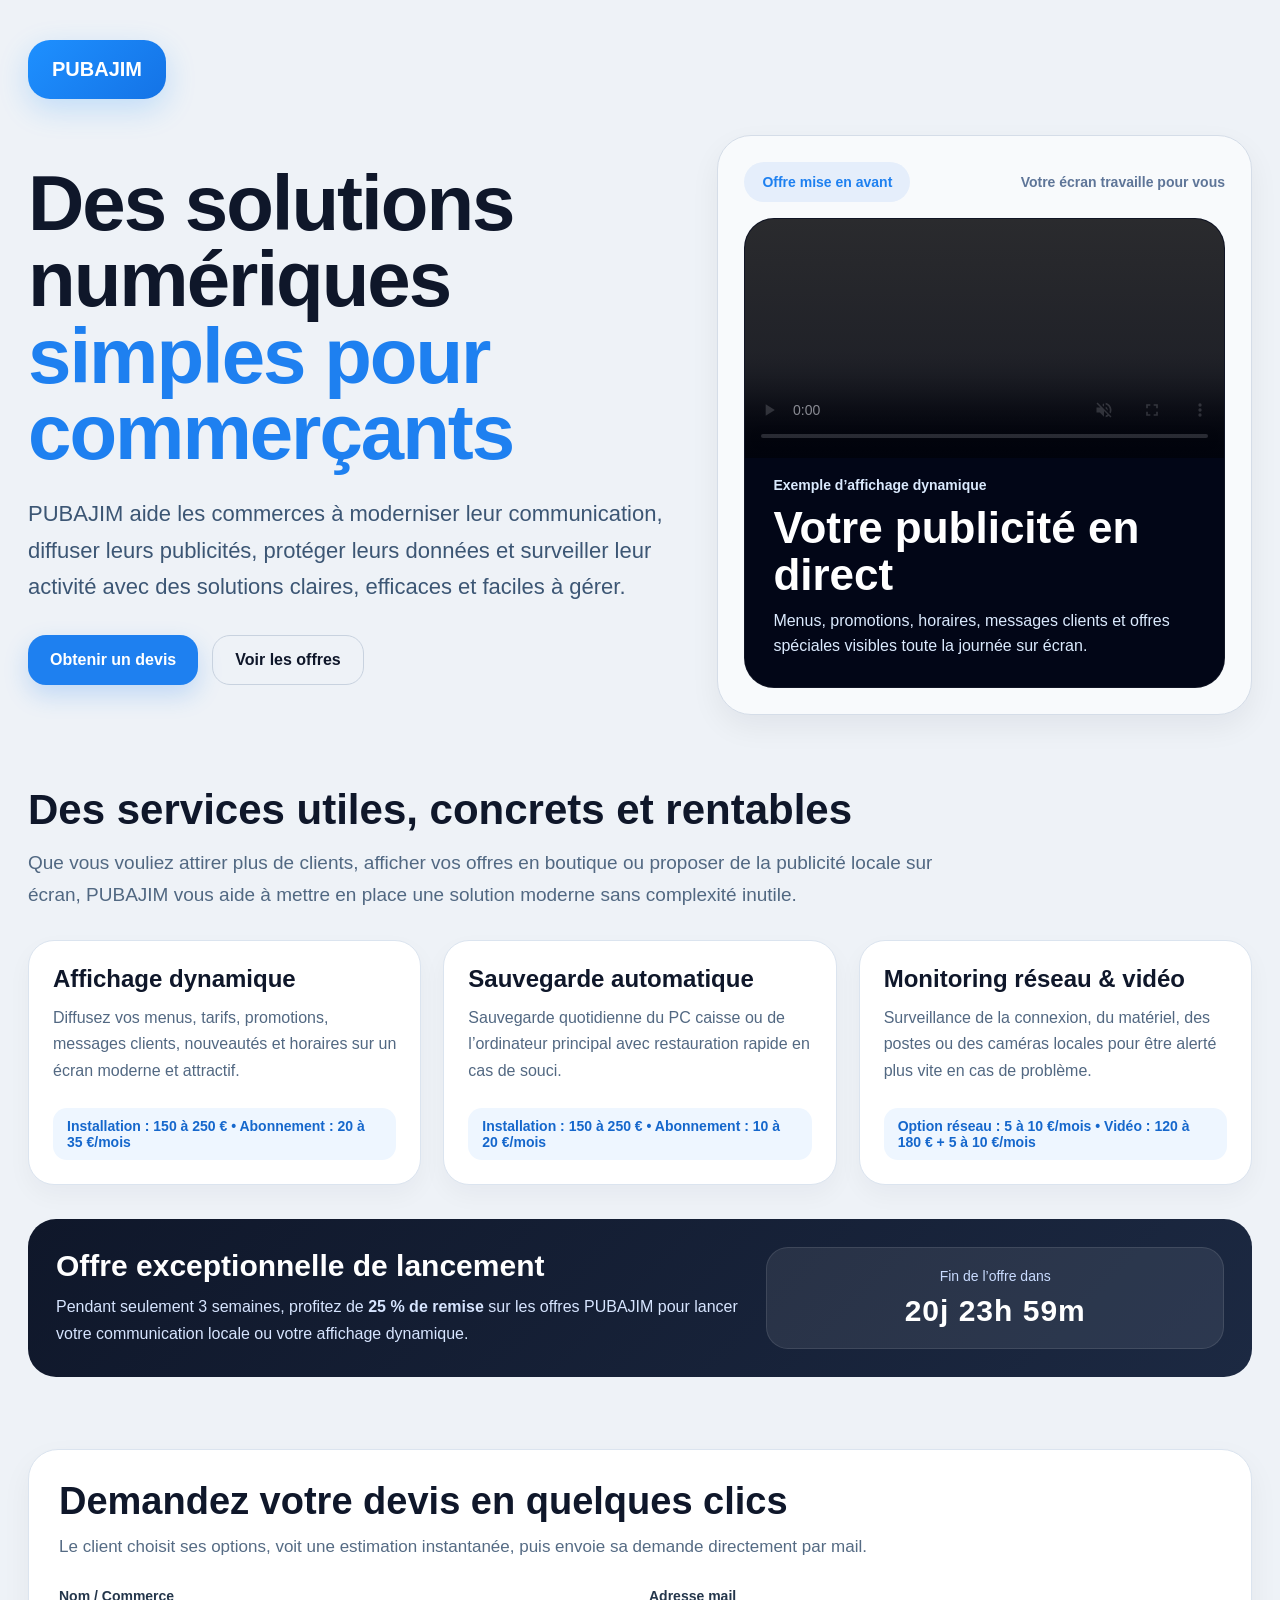
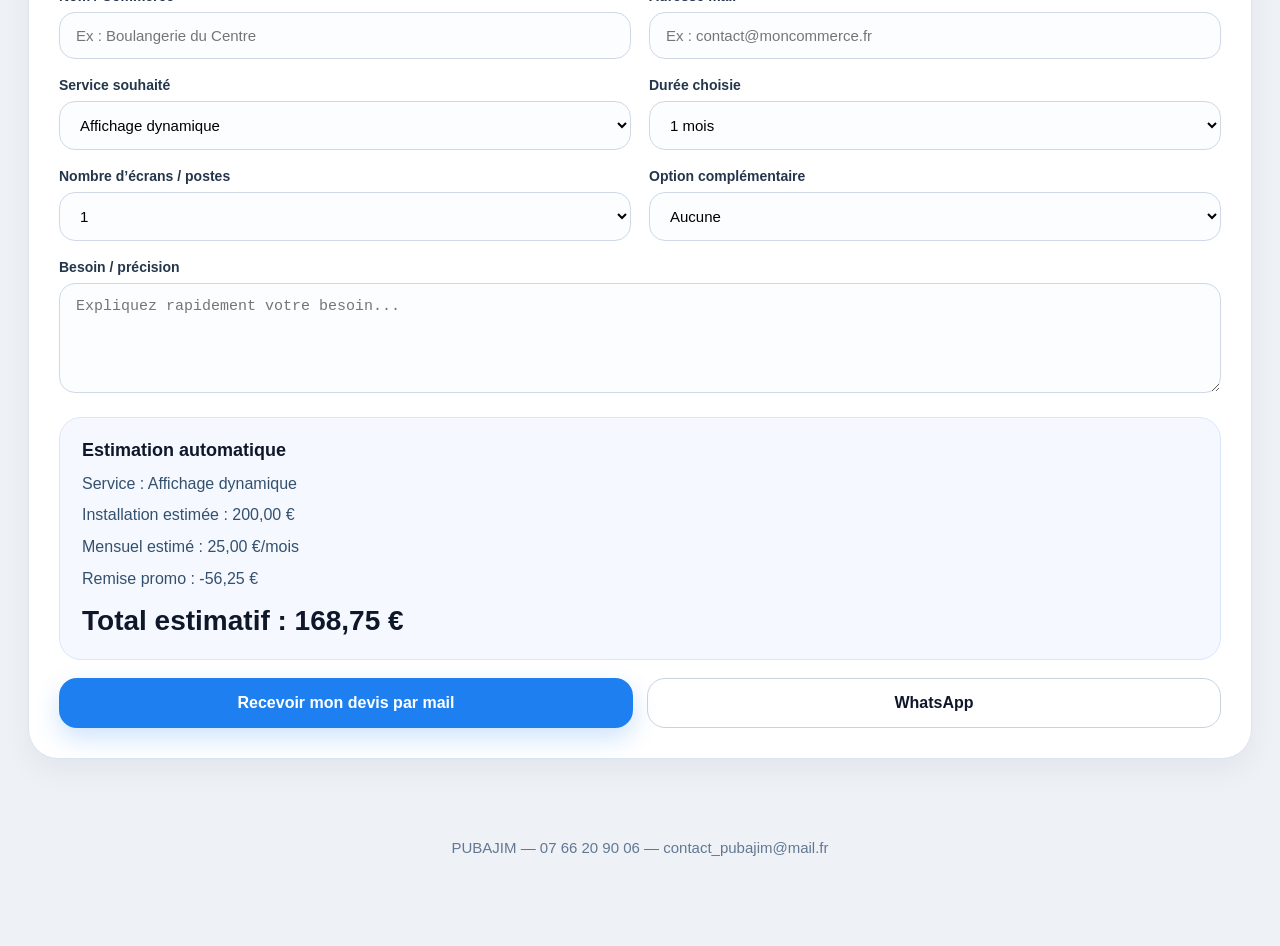
==== index.html @ d14f95b7 "Add files via upload" ====
﻿<!DOCTYPE html>
<html lang="fr">
<head>
  <meta charset="UTF-8" />
  <meta name="viewport" content="width=device-width, initial-scale=1.0" />
  <title>PUBAJIM - Solutions numériques pour commerçants</title>
  <style>
    * { box-sizing: border-box; }
    body {
      margin: 0;
      font-family: Arial, Helvetica, sans-serif;
      background: #eef2f7;
      color: #0f172a;
    }
    .container {
      max-width: 1280px;
      margin: 0 auto;
      padding: 40px 28px 70px;
    }
    .logo {
      display: inline-flex;
      align-items: center;
      justify-content: center;
      background: linear-gradient(135deg, #1e90ff, #1473e6);
      color: white;
      font-weight: 900;
      font-size: 20px;
      padding: 18px 24px;
      border-radius: 22px;
      margin-bottom: 36px;
      box-shadow: 0 10px 30px rgba(30, 144, 255, 0.22);
    }
    .hero {
      display: grid;
      grid-template-columns: 1.1fr 0.9fr;
      gap: 36px;
      align-items: center;
    }
    .hero h1 {
      font-size: 78px;
      line-height: 0.98;
      margin: 0 0 26px;
      font-weight: 900;
      letter-spacing: -2px;
    }
    .hero h1 .accent {
      color: #1e80f0;
    }
    .hero p {
      font-size: 22px;
      line-height: 1.65;
      color: #3c5674;
      max-width: 780px;
      margin: 0 0 30px;
    }
    .cta-row {
      display: flex;
      gap: 14px;
      flex-wrap: wrap;
      margin-top: 16px;
    }
    .btn {
      display: inline-flex;
      align-items: center;
      justify-content: center;
      text-decoration: none;
      border-radius: 18px;
      padding: 15px 22px;
      font-size: 16px;
      font-weight: 700;
      transition: 0.2s ease;
      cursor: pointer;
    }
    .btn-primary {
      background: #1e80f0;
      color: white;
      border: none;
      box-shadow: 0 10px 25px rgba(30, 128, 240, 0.22);
    }
    .btn-primary:hover {
      transform: translateY(-1px);
      background: #166fd6;
    }
    .btn-secondary {
      background: transparent;
      color: #0f172a;
      border: 1px solid #c8d2df;
    }
    .btn-secondary:hover {
      background: white;
    }
    .hero-card {
      background: #f8fafc;
      border: 1px solid #d5dde8;
      border-radius: 34px;
      padding: 26px;
      box-shadow: 0 12px 30px rgba(15, 23, 42, 0.06);
    }
    .hero-tabs {
      display: flex;
      justify-content: space-between;
      align-items: center;
      gap: 14px;
      margin-bottom: 16px;
      flex-wrap: wrap;
    }
    .pill {
      display: inline-block;
      padding: 12px 18px;
      border-radius: 999px;
      font-size: 14px;
      font-weight: 800;
      white-space: nowrap;
    }
    .pill.active {
      background: #e5eefb;
      color: #1e80f0;
    }
    .pill.soft {
      color: #5e7598;
      background: transparent;
      padding-right: 0;
    }
    .video-demo {
      position: relative;
      overflow: hidden;
      border-radius: 30px;
      min-height: 470px;
      background: #020617;
      border: 1px solid rgba(255,255,255,0.06);
    }
    .video-demo video {
      width: 100%;
      height: 100%;
      object-fit: cover;
      display: block;
    }
    .video-overlay {
      position: absolute;
      inset: 0;
      display: flex;
      flex-direction: column;
      justify-content: flex-end;
      padding: 28px;
      background: linear-gradient(to top, rgba(2,6,23,.88), rgba(2,6,23,.18));
      color: white;
      pointer-events: none;
    }
    .video-label {
      font-size: 14px;
      color: #dbeafe;
      margin-bottom: 12px;
      font-weight: 700;
    }
    .video-overlay h3 {
      margin: 0 0 10px 0;
      font-size: 44px;
      line-height: 1.05;
      font-weight: 900;
      max-width: 520px;
    }
    .video-overlay p {
      margin: 0;
      font-size: 16px;
      line-height: 1.6;
      color: #dbeafe;
      max-width: 520px;
    }
    .section {
      margin-top: 72px;
    }
    .section h2 {
      font-size: 42px;
      margin: 0 0 14px;
      line-height: 1.1;
    }
    .section p.lead {
      margin: 0 0 28px;
      color: #516882;
      font-size: 19px;
      line-height: 1.7;
      max-width: 920px;
    }
    .services {
      display: grid;
      grid-template-columns: repeat(3, 1fr);
      gap: 22px;
    }
    .service-card {
      background: white;
      border: 1px solid #dbe4ef;
      border-radius: 26px;
      padding: 24px;
      box-shadow: 0 10px 24px rgba(15, 23, 42, 0.04);
    }
    .service-card h3 {
      margin: 0 0 12px;
      font-size: 24px;
    }
    .service-card p {
      margin: 0 0 16px;
      color: #526882;
      line-height: 1.65;
      font-size: 16px;
    }
    .price {
      display: inline-block;
      margin-top: 8px;
      background: #eef6ff;
      color: #1567cc;
      padding: 10px 14px;
      border-radius: 14px;
      font-size: 14px;
      font-weight: 800;
    }
    .promo-box {
      margin-top: 34px;
      background: linear-gradient(135deg, #0f172a, #1c2942);
      color: white;
      border-radius: 28px;
      padding: 28px;
      display: grid;
      grid-template-columns: 1.2fr 0.8fr;
      gap: 24px;
      align-items: center;
    }
    .promo-box h3 {
      margin: 0 0 10px;
      font-size: 30px;
    }
    .promo-box p {
      margin: 0;
      color: #d7e5ff;
      line-height: 1.7;
      font-size: 16px;
    }
    .countdown {
      background: rgba(255,255,255,0.08);
      border: 1px solid rgba(255,255,255,0.1);
      border-radius: 22px;
      padding: 20px;
      text-align: center;
    }
    .countdown .small {
      font-size: 14px;
      color: #c9dbff;
      margin-bottom: 10px;
    }
    .countdown .big {
      font-size: 30px;
      font-weight: 900;
      letter-spacing: 1px;
    }
    .devis-box {
      margin-top: 72px;
      background: white;
      border: 1px solid #dbe4ef;
      border-radius: 30px;
      padding: 30px;
      box-shadow: 0 12px 30px rgba(15, 23, 42, 0.05);
    }
    .devis-box h2 {
      margin: 0 0 10px;
      font-size: 38px;
    }
    .devis-box p {
      color: #556b84;
      margin: 0 0 26px;
      font-size: 17px;
      line-height: 1.7;
    }
    .form-grid {
      display: grid;
      grid-template-columns: 1fr 1fr;
      gap: 18px;
    }
    .form-group {
      display: flex;
      flex-direction: column;
      gap: 8px;
    }
    .form-group.full {
      grid-column: 1 / -1;
    }
    label {
      font-weight: 700;
      font-size: 14px;
      color: #24364b;
    }
    input, select, textarea {
      width: 100%;
      border: 1px solid #cfd9e5;
      border-radius: 16px;
      padding: 14px 16px;
      font-size: 15px;
      background: #fbfdff;
      outline: none;
    }
    textarea {
      resize: vertical;
      min-height: 110px;
    }
    .estimate {
      margin-top: 24px;
      background: #f5f9ff;
      border: 1px solid #d8e7fb;
      border-radius: 22px;
      padding: 22px;
    }
    .estimate-title {
      font-size: 18px;
      font-weight: 800;
      margin-bottom: 10px;
    }
    .estimate-line {
      margin: 6px 0;
      color: #35506d;
      line-height: 1.6;
    }
    .estimate-price {
      margin-top: 14px;
      font-size: 28px;
      font-weight: 900;
      color: #0f172a;
    }
    .contact-row {
      display: grid;
      grid-template-columns: 1fr 1fr;
      gap: 14px;
      margin-top: 18px;
    }
    footer {
      margin-top: 80px;
      text-align: center;
      color: #627892;
      font-size: 15px;
      padding-bottom: 20px;
    }
    @media (max-width: 1050px) {
      .hero { grid-template-columns: 1fr; }
      .services { grid-template-columns: 1fr; }
      .promo-box { grid-template-columns: 1fr; }
      .hero h1 { font-size: 56px; }
    }
    @media (max-width: 720px) {
      .container { padding: 24px 16px 50px; }
      .hero h1 { font-size: 44px; letter-spacing: -1px; }
      .hero p { font-size: 18px; }
      .form-grid, .contact-row { grid-template-columns: 1fr; }
      .video-demo { min-height: 360px; }
      .video-overlay h3 { font-size: 34px; }
    }
  </style>
</head>
<body>
  <div class="container">
    <div class="logo">PUBAJIM</div>

    <section class="hero">
      <div>
        <h1>
          Des solutions numériques<br>
          <span class="accent">simples pour</span><br>
          <span class="accent">commerçants</span>
        </h1>

        <p>
          PUBAJIM aide les commerces à moderniser leur communication, diffuser leurs publicités,
          protéger leurs données et surveiller leur activité avec des solutions claires, efficaces
          et faciles à gérer.
        </p>

        <div class="cta-row">
          <a href="#devis" class="btn btn-primary">Obtenir un devis</a>
          <a href="#services" class="btn btn-secondary">Voir les offres</a>
        </div>
      </div>

      <div class="hero-card">
        <div class="hero-tabs">
          <span class="pill active">Offre mise en avant</span>
          <span class="pill soft">Votre écran travaille pour vous</span>
        </div>

        <div class="video-demo">
          <video autoplay muted loop playsinline controls>
            <source src="../demo.mp4" type="video/mp4">
          </video>

          <div class="video-overlay">
            <div class="video-label">Exemple d’affichage dynamique</div>
            <h3>Votre publicité en direct</h3>
            <p>
              Menus, promotions, horaires, messages clients et offres spéciales
              visibles toute la journée sur écran.
            </p>
          </div>
        </div>
      </div>
    </section>

    <section class="section" id="services">
      <h2>Des services utiles, concrets et rentables</h2>
      <p class="lead">
        Que vous vouliez attirer plus de clients, afficher vos offres en boutique ou proposer
        de la publicité locale sur écran, PUBAJIM vous aide à mettre en place une solution
        moderne sans complexité inutile.
      </p>

      <div class="services">
        <div class="service-card">
          <h3>Affichage dynamique</h3>
          <p>Diffusez vos menus, tarifs, promotions, messages clients, nouveautés et horaires sur un écran moderne et attractif.</p>
          <div class="price">Installation : 150 à 250 € • Abonnement : 20 à 35 €/mois</div>
        </div>

        <div class="service-card">
          <h3>Sauvegarde automatique</h3>
          <p>Sauvegarde quotidienne du PC caisse ou de l’ordinateur principal avec restauration rapide en cas de souci.</p>
          <div class="price">Installation : 150 à 250 € • Abonnement : 10 à 20 €/mois</div>
        </div>

        <div class="service-card">
          <h3>Monitoring réseau & vidéo</h3>
          <p>Surveillance de la connexion, du matériel, des postes ou des caméras locales pour être alerté plus vite en cas de problème.</p>
          <div class="price">Option réseau : 5 à 10 €/mois • Vidéo : 120 à 180 € + 5 à 10 €/mois</div>
        </div>
      </div>

      <div class="promo-box">
        <div>
          <h3>Offre exceptionnelle de lancement</h3>
          <p>Pendant seulement 3 semaines, profitez de <strong>25 % de remise</strong> sur les offres PUBAJIM pour lancer votre communication locale ou votre affichage dynamique.</p>
        </div>
        <div class="countdown">
          <div class="small">Fin de l’offre dans</div>
          <div class="big" id="countdown">Chargement...</div>
        </div>
      </div>
    </section>

    <section class="devis-box" id="devis">
      <h2>Demandez votre devis en quelques clics</h2>
      <p>Le client choisit ses options, voit une estimation instantanée, puis envoie sa demande directement par mail.</p>

      <div class="form-grid">
        <div class="form-group">
          <label for="nom">Nom / Commerce</label>
          <input type="text" id="nom" placeholder="Ex : Boulangerie du Centre">
        </div>

        <div class="form-group">
          <label for="email">Adresse mail</label>
          <input type="email" id="email" placeholder="Ex : contact@moncommerce.fr">
        </div>

        <div class="form-group">
          <label for="service">Service souhaité</label>
          <select id="service">
            <option value="affichage">Affichage dynamique</option>
            <option value="sauvegarde">Sauvegarde automatique</option>
            <option value="monitoring">Monitoring réseau & vidéo</option>
            <option value="pub">Publicité locale sur écran</option>
          </select>
        </div>

        <div class="form-group">
          <label for="duree">Durée choisie</label>
          <select id="duree">
            <option value="1">1 mois</option>
            <option value="3">3 mois</option>
            <option value="6">6 mois</option>
            <option value="12">12 mois</option>
          </select>
        </div>

        <div class="form-group">
          <label for="ecrans">Nombre d’écrans / postes</label>
          <select id="ecrans">
            <option value="1">1</option>
            <option value="2">2</option>
            <option value="3">3</option>
            <option value="5">5</option>
          </select>
        </div>

        <div class="form-group">
          <label for="option">Option complémentaire</label>
          <select id="option">
            <option value="aucune">Aucune</option>
            <option value="maintenance">Maintenance / suivi</option>
            <option value="creation">Création de contenu</option>
            <option value="urgence">Intervention prioritaire</option>
          </select>
        </div>

        <div class="form-group full">
          <label for="message">Besoin / précision</label>
          <textarea id="message" placeholder="Expliquez rapidement votre besoin..."></textarea>
        </div>
      </div>

      <div class="estimate">
        <div class="estimate-title">Estimation automatique</div>
        <div class="estimate-line" id="detailService">Service : Affichage dynamique</div>
        <div class="estimate-line" id="detailSetup">Installation estimée : 200 €</div>
        <div class="estimate-line" id="detailMensuel">Mensuel estimé : 25 €/mois</div>
        <div class="estimate-line" id="detailRemise">Remise promo : -25 %</div>
        <div class="estimate-price" id="prixTotal">Total estimatif : 168,75 €</div>
      </div>

      <div class="contact-row">
        <a href="#" id="mailBtn" class="btn btn-primary">Recevoir mon devis par mail</a>
        <a href="https://wa.me/33766209006?text=Bonjour%2C%20je%20souhaite%20obtenir%20un%20devis%20PUBAJIM." class="btn btn-secondary" style="text-align:center;">WhatsApp</a>
      </div>
    </section>

    <footer>
      PUBAJIM — 07 66 20 90 06 — contact_pubajim@mail.fr
    </footer>
  </div>

  <script>
    const promoEndDate = new Date();
    promoEndDate.setDate(promoEndDate.getDate() + 21);

    function updateCountdown() {
      const now = new Date().getTime();
      const distance = promoEndDate.getTime() - now;
      if (distance <= 0) {
        document.getElementById("countdown").textContent = "Offre terminée";
        return;
      }
      const days = Math.floor(distance / (1000 * 60 * 60 * 24));
      const hours = Math.floor((distance / (1000 * 60 * 60)) % 24);
      const minutes = Math.floor((distance / (1000 * 60)) % 60);
      document.getElementById("countdown").textContent = days + "j " + hours + "h " + minutes + "m";
    }

    function getPricing(service) {
      if (service === "affichage") return { name: "Affichage dynamique", setup: 200, monthly: 25 };
      if (service === "sauvegarde") return { name: "Sauvegarde automatique", setup: 180, monthly: 15 };
      if (service === "monitoring") return { name: "Monitoring réseau & vidéo", setup: 150, monthly: 10 };
      if (service === "pub") return { name: "Publicité locale sur écran", setup: 90, monthly: 39 };
      return { name: "Affichage dynamique", setup: 200, monthly: 25 };
    }

    function getOptionPrice(option) {
      if (option === "maintenance") return 12;
      if (option === "creation") return 25;
      if (option === "urgence") return 18;
      return 0;
    }

    function updateEstimate() {
      const service = document.getElementById("service").value;
      const duree = parseInt(document.getElementById("duree").value, 10);
      const ecrans = parseInt(document.getElementById("ecrans").value, 10);
      const option = document.getElementById("option").value;

      const pricing = getPricing(service);
      const optionMonthly = getOptionPrice(option);
      const setup = pricing.setup + ((ecrans - 1) * 40);
      const mensuel = (pricing.monthly * ecrans) + optionMonthly;
      const total = setup + (mensuel * duree);
      const promo = total * 0.25;
      const totalPromo = total - promo;

      document.getElementById("detailService").textContent = "Service : " + pricing.name;
      document.getElementById("detailSetup").textContent = "Installation estimée : " + setup.toFixed(2).replace(".", ",") + " €";
      document.getElementById("detailMensuel").textContent = "Mensuel estimé : " + mensuel.toFixed(2).replace(".", ",") + " €/mois";
      document.getElementById("detailRemise").textContent = "Remise promo : -" + promo.toFixed(2).replace(".", ",") + " €";
      document.getElementById("prixTotal").textContent = "Total estimatif : " + totalPromo.toFixed(2).replace(".", ",") + " €";

      const nom = document.getElementById("nom").value || "Non renseigné";
      const email = document.getElementById("email").value || "Non renseigné";
      const message = document.getElementById("message").value || "Aucune précision.";
      const optionLabel = document.getElementById("option").options[document.getElementById("option").selectedIndex].text;
      const dureeLabel = document.getElementById("duree").options[document.getElementById("duree").selectedIndex].text;
      const ecransLabel = document.getElementById("ecrans").options[document.getElementById("ecrans").selectedIndex].text;

      const subject = encodeURIComponent("Demande de devis PUBAJIM - " + nom);
      const body = encodeURIComponent(
        "Bonjour,\n\n" +
        "Je souhaite recevoir un devis PUBAJIM.\n\n" +
        "Nom / Commerce : " + nom + "\n" +
        "Email : " + email + "\n" +
        "Service : " + pricing.name + "\n" +
        "Durée : " + dureeLabel + "\n" +
        "Nombre d'écrans / postes : " + ecransLabel + "\n" +
        "Option : " + optionLabel + "\n" +
        "Installation estimée : " + setup.toFixed(2).replace(".", ",") + " €\n" +
        "Mensuel estimé : " + mensuel.toFixed(2).replace(".", ",") + " €/mois\n" +
        "Remise promo : -" + promo.toFixed(2).replace(".", ",") + " €\n" +
        "Total estimatif : " + totalPromo.toFixed(2).replace(".", ",") + " €\n\n" +
        "Précision : " + message + "\n"
      );

      document.getElementById("mailBtn").href = "mailto:contact_pubajim@mail.fr?subject=" + subject + "&body=" + body;
    }

    document.querySelectorAll("input, select, textarea").forEach(el => {
      el.addEventListener("input", updateEstimate);
      el.addEventListener("change", updateEstimate);
    });

    updateCountdown();
    setInterval(updateCountdown, 60000);
    updateEstimate();
  </script>
</body>
</html>
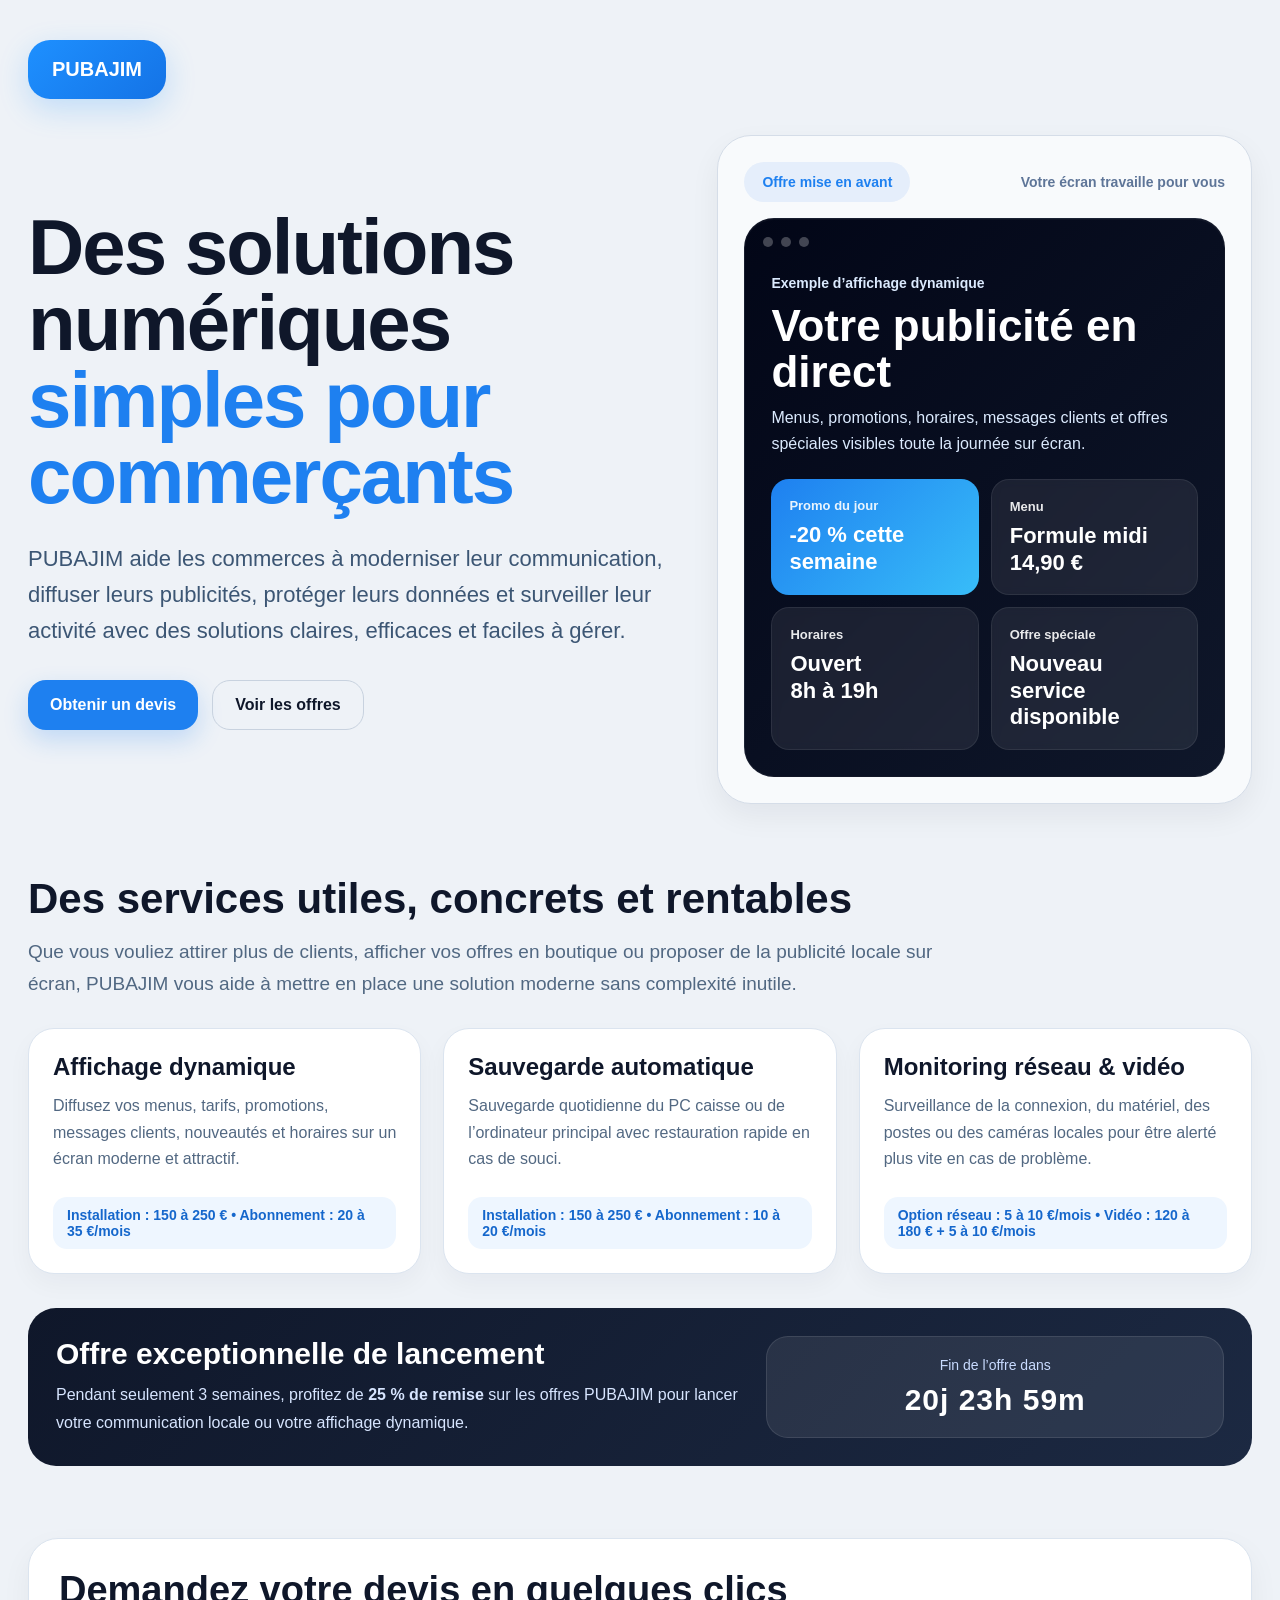
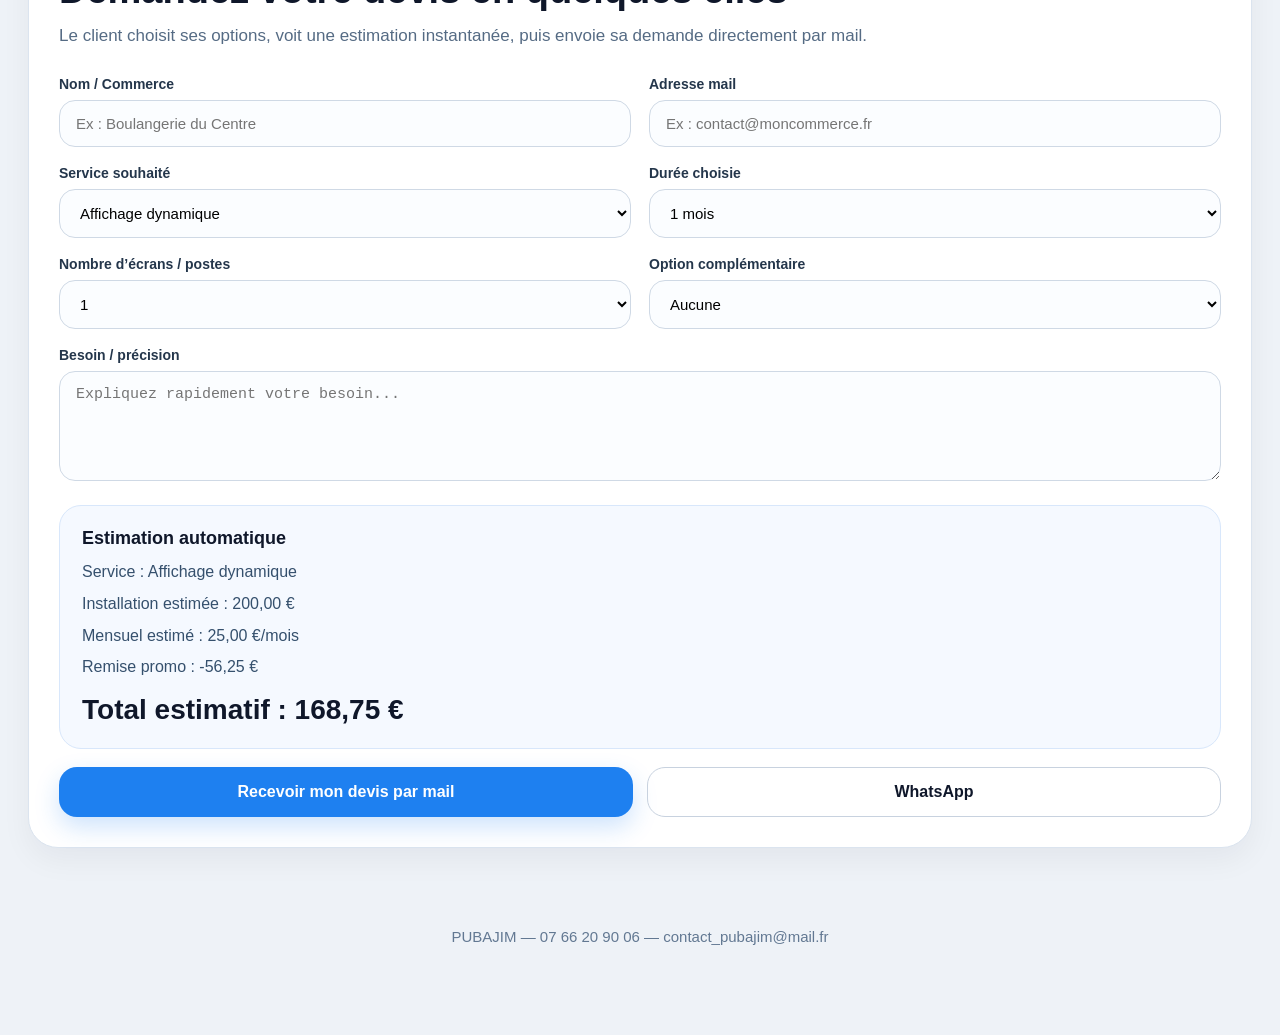
==== commit dbf84a87: "Update index.html" ====
--- a/index.html
+++ b/index.html
@@ -1,612 +1,752 @@
-﻿<!DOCTYPE html>
-<html lang="fr">
-<head>
-  <meta charset="UTF-8" />
-  <meta name="viewport" content="width=device-width, initial-scale=1.0" />
-  <title>PUBAJIM - Solutions numériques pour commerçants</title>
-  <style>
-    * { box-sizing: border-box; }
-    body {
-      margin: 0;
-      font-family: Arial, Helvetica, sans-serif;
-      background: #eef2f7;
-      color: #0f172a;
-    }
-    .container {
-      max-width: 1280px;
-      margin: 0 auto;
-      padding: 40px 28px 70px;
-    }
-    .logo {
-      display: inline-flex;
-      align-items: center;
-      justify-content: center;
-      background: linear-gradient(135deg, #1e90ff, #1473e6);
-      color: white;
-      font-weight: 900;
-      font-size: 20px;
-      padding: 18px 24px;
-      border-radius: 22px;
-      margin-bottom: 36px;
-      box-shadow: 0 10px 30px rgba(30, 144, 255, 0.22);
-    }
-    .hero {
-      display: grid;
-      grid-template-columns: 1.1fr 0.9fr;
-      gap: 36px;
-      align-items: center;
-    }
-    .hero h1 {
-      font-size: 78px;
-      line-height: 0.98;
-      margin: 0 0 26px;
-      font-weight: 900;
-      letter-spacing: -2px;
-    }
-    .hero h1 .accent {
-      color: #1e80f0;
-    }
-    .hero p {
-      font-size: 22px;
-      line-height: 1.65;
-      color: #3c5674;
-      max-width: 780px;
-      margin: 0 0 30px;
-    }
-    .cta-row {
-      display: flex;
-      gap: 14px;
-      flex-wrap: wrap;
-      margin-top: 16px;
-    }
-    .btn {
-      display: inline-flex;
-      align-items: center;
-      justify-content: center;
-      text-decoration: none;
-      border-radius: 18px;
-      padding: 15px 22px;
-      font-size: 16px;
-      font-weight: 700;
-      transition: 0.2s ease;
-      cursor: pointer;
-    }
-    .btn-primary {
-      background: #1e80f0;
-      color: white;
-      border: none;
-      box-shadow: 0 10px 25px rgba(30, 128, 240, 0.22);
-    }
-    .btn-primary:hover {
-      transform: translateY(-1px);
-      background: #166fd6;
-    }
-    .btn-secondary {
-      background: transparent;
-      color: #0f172a;
-      border: 1px solid #c8d2df;
-    }
-    .btn-secondary:hover {
-      background: white;
-    }
-    .hero-card {
-      background: #f8fafc;
-      border: 1px solid #d5dde8;
-      border-radius: 34px;
-      padding: 26px;
-      box-shadow: 0 12px 30px rgba(15, 23, 42, 0.06);
-    }
-    .hero-tabs {
-      display: flex;
-      justify-content: space-between;
-      align-items: center;
-      gap: 14px;
-      margin-bottom: 16px;
-      flex-wrap: wrap;
-    }
-    .pill {
-      display: inline-block;
-      padding: 12px 18px;
-      border-radius: 999px;
-      font-size: 14px;
-      font-weight: 800;
-      white-space: nowrap;
-    }
-    .pill.active {
-      background: #e5eefb;
-      color: #1e80f0;
-    }
-    .pill.soft {
-      color: #5e7598;
-      background: transparent;
-      padding-right: 0;
-    }
-    .video-demo {
-      position: relative;
-      overflow: hidden;
-      border-radius: 30px;
-      min-height: 470px;
-      background: #020617;
-      border: 1px solid rgba(255,255,255,0.06);
-    }
-    .video-demo video {
-      width: 100%;
-      height: 100%;
-      object-fit: cover;
-      display: block;
-    }
-    .video-overlay {
-      position: absolute;
-      inset: 0;
-      display: flex;
-      flex-direction: column;
-      justify-content: flex-end;
-      padding: 28px;
-      background: linear-gradient(to top, rgba(2,6,23,.88), rgba(2,6,23,.18));
-      color: white;
-      pointer-events: none;
-    }
-    .video-label {
-      font-size: 14px;
-      color: #dbeafe;
-      margin-bottom: 12px;
-      font-weight: 700;
-    }
-    .video-overlay h3 {
-      margin: 0 0 10px 0;
-      font-size: 44px;
-      line-height: 1.05;
-      font-weight: 900;
-      max-width: 520px;
-    }
-    .video-overlay p {
-      margin: 0;
-      font-size: 16px;
-      line-height: 1.6;
-      color: #dbeafe;
-      max-width: 520px;
-    }
-    .section {
-      margin-top: 72px;
-    }
-    .section h2 {
-      font-size: 42px;
-      margin: 0 0 14px;
-      line-height: 1.1;
-    }
-    .section p.lead {
-      margin: 0 0 28px;
-      color: #516882;
-      font-size: 19px;
-      line-height: 1.7;
-      max-width: 920px;
-    }
-    .services {
-      display: grid;
-      grid-template-columns: repeat(3, 1fr);
-      gap: 22px;
-    }
-    .service-card {
-      background: white;
-      border: 1px solid #dbe4ef;
-      border-radius: 26px;
-      padding: 24px;
-      box-shadow: 0 10px 24px rgba(15, 23, 42, 0.04);
-    }
-    .service-card h3 {
-      margin: 0 0 12px;
-      font-size: 24px;
-    }
-    .service-card p {
-      margin: 0 0 16px;
-      color: #526882;
-      line-height: 1.65;
-      font-size: 16px;
-    }
-    .price {
-      display: inline-block;
-      margin-top: 8px;
-      background: #eef6ff;
-      color: #1567cc;
-      padding: 10px 14px;
-      border-radius: 14px;
-      font-size: 14px;
-      font-weight: 800;
-    }
-    .promo-box {
-      margin-top: 34px;
-      background: linear-gradient(135deg, #0f172a, #1c2942);
-      color: white;
-      border-radius: 28px;
-      padding: 28px;
-      display: grid;
-      grid-template-columns: 1.2fr 0.8fr;
-      gap: 24px;
-      align-items: center;
-    }
-    .promo-box h3 {
-      margin: 0 0 10px;
-      font-size: 30px;
-    }
-    .promo-box p {
-      margin: 0;
-      color: #d7e5ff;
-      line-height: 1.7;
-      font-size: 16px;
-    }
-    .countdown {
-      background: rgba(255,255,255,0.08);
-      border: 1px solid rgba(255,255,255,0.1);
-      border-radius: 22px;
-      padding: 20px;
-      text-align: center;
-    }
-    .countdown .small {
-      font-size: 14px;
-      color: #c9dbff;
-      margin-bottom: 10px;
-    }
-    .countdown .big {
-      font-size: 30px;
-      font-weight: 900;
-      letter-spacing: 1px;
-    }
-    .devis-box {
-      margin-top: 72px;
-      background: white;
-      border: 1px solid #dbe4ef;
-      border-radius: 30px;
-      padding: 30px;
-      box-shadow: 0 12px 30px rgba(15, 23, 42, 0.05);
-    }
-    .devis-box h2 {
-      margin: 0 0 10px;
-      font-size: 38px;
-    }
-    .devis-box p {
-      color: #556b84;
-      margin: 0 0 26px;
-      font-size: 17px;
-      line-height: 1.7;
-    }
-    .form-grid {
-      display: grid;
-      grid-template-columns: 1fr 1fr;
-      gap: 18px;
-    }
-    .form-group {
-      display: flex;
-      flex-direction: column;
-      gap: 8px;
-    }
-    .form-group.full {
-      grid-column: 1 / -1;
-    }
-    label {
-      font-weight: 700;
-      font-size: 14px;
-      color: #24364b;
-    }
-    input, select, textarea {
-      width: 100%;
-      border: 1px solid #cfd9e5;
-      border-radius: 16px;
-      padding: 14px 16px;
-      font-size: 15px;
-      background: #fbfdff;
-      outline: none;
-    }
-    textarea {
-      resize: vertical;
-      min-height: 110px;
-    }
-    .estimate {
-      margin-top: 24px;
-      background: #f5f9ff;
-      border: 1px solid #d8e7fb;
-      border-radius: 22px;
-      padding: 22px;
-    }
-    .estimate-title {
-      font-size: 18px;
-      font-weight: 800;
-      margin-bottom: 10px;
-    }
-    .estimate-line {
-      margin: 6px 0;
-      color: #35506d;
-      line-height: 1.6;
-    }
-    .estimate-price {
-      margin-top: 14px;
-      font-size: 28px;
-      font-weight: 900;
-      color: #0f172a;
-    }
-    .contact-row {
-      display: grid;
-      grid-template-columns: 1fr 1fr;
-      gap: 14px;
-      margin-top: 18px;
-    }
-    footer {
-      margin-top: 80px;
-      text-align: center;
-      color: #627892;
-      font-size: 15px;
-      padding-bottom: 20px;
-    }
-    @media (max-width: 1050px) {
-      .hero { grid-template-columns: 1fr; }
-      .services { grid-template-columns: 1fr; }
-      .promo-box { grid-template-columns: 1fr; }
-      .hero h1 { font-size: 56px; }
-    }
-    @media (max-width: 720px) {
-      .container { padding: 24px 16px 50px; }
-      .hero h1 { font-size: 44px; letter-spacing: -1px; }
-      .hero p { font-size: 18px; }
-      .form-grid, .contact-row { grid-template-columns: 1fr; }
-      .video-demo { min-height: 360px; }
-      .video-overlay h3 { font-size: 34px; }
-    }
-  </style>
-</head>
-<body>
-  <div class="container">
-    <div class="logo">PUBAJIM</div>
-
-    <section class="hero">
-      <div>
-        <h1>
-          Des solutions numériques<br>
-          <span class="accent">simples pour</span><br>
-          <span class="accent">commerçants</span>
-        </h1>
-
-        <p>
-          PUBAJIM aide les commerces à moderniser leur communication, diffuser leurs publicités,
-          protéger leurs données et surveiller leur activité avec des solutions claires, efficaces
-          et faciles à gérer.
-        </p>
-
-        <div class="cta-row">
-          <a href="#devis" class="btn btn-primary">Obtenir un devis</a>
-          <a href="#services" class="btn btn-secondary">Voir les offres</a>
-        </div>
-      </div>
-
-      <div class="hero-card">
-        <div class="hero-tabs">
-          <span class="pill active">Offre mise en avant</span>
-          <span class="pill soft">Votre écran travaille pour vous</span>
-        </div>
-
-        <div class="video-demo">
-          <video autoplay muted loop playsinline controls>
-            <source src="../demo.mp4" type="video/mp4">
-          </video>
-
-          <div class="video-overlay">
-            <div class="video-label">Exemple d’affichage dynamique</div>
-            <h3>Votre publicité en direct</h3>
-            <p>
-              Menus, promotions, horaires, messages clients et offres spéciales
-              visibles toute la journée sur écran.
-            </p>
-          </div>
-        </div>
-      </div>
-    </section>
-
-    <section class="section" id="services">
-      <h2>Des services utiles, concrets et rentables</h2>
-      <p class="lead">
-        Que vous vouliez attirer plus de clients, afficher vos offres en boutique ou proposer
-        de la publicité locale sur écran, PUBAJIM vous aide à mettre en place une solution
-        moderne sans complexité inutile.
-      </p>
-
-      <div class="services">
-        <div class="service-card">
-          <h3>Affichage dynamique</h3>
-          <p>Diffusez vos menus, tarifs, promotions, messages clients, nouveautés et horaires sur un écran moderne et attractif.</p>
-          <div class="price">Installation : 150 à 250 € • Abonnement : 20 à 35 €/mois</div>
-        </div>
-
-        <div class="service-card">
-          <h3>Sauvegarde automatique</h3>
-          <p>Sauvegarde quotidienne du PC caisse ou de l’ordinateur principal avec restauration rapide en cas de souci.</p>
-          <div class="price">Installation : 150 à 250 € • Abonnement : 10 à 20 €/mois</div>
-        </div>
-
-        <div class="service-card">
-          <h3>Monitoring réseau & vidéo</h3>
-          <p>Surveillance de la connexion, du matériel, des postes ou des caméras locales pour être alerté plus vite en cas de problème.</p>
-          <div class="price">Option réseau : 5 à 10 €/mois • Vidéo : 120 à 180 € + 5 à 10 €/mois</div>
-        </div>
-      </div>
-
-      <div class="promo-box">
-        <div>
-          <h3>Offre exceptionnelle de lancement</h3>
-          <p>Pendant seulement 3 semaines, profitez de <strong>25 % de remise</strong> sur les offres PUBAJIM pour lancer votre communication locale ou votre affichage dynamique.</p>
-        </div>
-        <div class="countdown">
-          <div class="small">Fin de l’offre dans</div>
-          <div class="big" id="countdown">Chargement...</div>
-        </div>
-      </div>
-    </section>
-
-    <section class="devis-box" id="devis">
-      <h2>Demandez votre devis en quelques clics</h2>
-      <p>Le client choisit ses options, voit une estimation instantanée, puis envoie sa demande directement par mail.</p>
-
-      <div class="form-grid">
-        <div class="form-group">
-          <label for="nom">Nom / Commerce</label>
-          <input type="text" id="nom" placeholder="Ex : Boulangerie du Centre">
-        </div>
-
-        <div class="form-group">
-          <label for="email">Adresse mail</label>
-          <input type="email" id="email" placeholder="Ex : contact@moncommerce.fr">
-        </div>
-
-        <div class="form-group">
-          <label for="service">Service souhaité</label>
-          <select id="service">
-            <option value="affichage">Affichage dynamique</option>
-            <option value="sauvegarde">Sauvegarde automatique</option>
-            <option value="monitoring">Monitoring réseau & vidéo</option>
-            <option value="pub">Publicité locale sur écran</option>
-          </select>
-        </div>
-
-        <div class="form-group">
-          <label for="duree">Durée choisie</label>
-          <select id="duree">
-            <option value="1">1 mois</option>
-            <option value="3">3 mois</option>
-            <option value="6">6 mois</option>
-            <option value="12">12 mois</option>
-          </select>
-        </div>
-
-        <div class="form-group">
-          <label for="ecrans">Nombre d’écrans / postes</label>
-          <select id="ecrans">
-            <option value="1">1</option>
-            <option value="2">2</option>
-            <option value="3">3</option>
-            <option value="5">5</option>
-          </select>
-        </div>
-
-        <div class="form-group">
-          <label for="option">Option complémentaire</label>
-          <select id="option">
-            <option value="aucune">Aucune</option>
-            <option value="maintenance">Maintenance / suivi</option>
-            <option value="creation">Création de contenu</option>
-            <option value="urgence">Intervention prioritaire</option>
-          </select>
-        </div>
-
-        <div class="form-group full">
-          <label for="message">Besoin / précision</label>
-          <textarea id="message" placeholder="Expliquez rapidement votre besoin..."></textarea>
-        </div>
-      </div>
-
-      <div class="estimate">
-        <div class="estimate-title">Estimation automatique</div>
-        <div class="estimate-line" id="detailService">Service : Affichage dynamique</div>
-        <div class="estimate-line" id="detailSetup">Installation estimée : 200 €</div>
-        <div class="estimate-line" id="detailMensuel">Mensuel estimé : 25 €/mois</div>
-        <div class="estimate-line" id="detailRemise">Remise promo : -25 %</div>
-        <div class="estimate-price" id="prixTotal">Total estimatif : 168,75 €</div>
-      </div>
-
-      <div class="contact-row">
-        <a href="#" id="mailBtn" class="btn btn-primary">Recevoir mon devis par mail</a>
-        <a href="https://wa.me/33766209006?text=Bonjour%2C%20je%20souhaite%20obtenir%20un%20devis%20PUBAJIM." class="btn btn-secondary" style="text-align:center;">WhatsApp</a>
-      </div>
-    </section>
-
-    <footer>
-      PUBAJIM — 07 66 20 90 06 — contact_pubajim@mail.fr
-    </footer>
-  </div>
-
-  <script>
-    const promoEndDate = new Date();
-    promoEndDate.setDate(promoEndDate.getDate() + 21);
-
-    function updateCountdown() {
-      const now = new Date().getTime();
-      const distance = promoEndDate.getTime() - now;
-      if (distance <= 0) {
-        document.getElementById("countdown").textContent = "Offre terminée";
-        return;
-      }
-      const days = Math.floor(distance / (1000 * 60 * 60 * 24));
-      const hours = Math.floor((distance / (1000 * 60 * 60)) % 24);
-      const minutes = Math.floor((distance / (1000 * 60)) % 60);
-      document.getElementById("countdown").textContent = days + "j " + hours + "h " + minutes + "m";
-    }
-
-    function getPricing(service) {
-      if (service === "affichage") return { name: "Affichage dynamique", setup: 200, monthly: 25 };
-      if (service === "sauvegarde") return { name: "Sauvegarde automatique", setup: 180, monthly: 15 };
-      if (service === "monitoring") return { name: "Monitoring réseau & vidéo", setup: 150, monthly: 10 };
-      if (service === "pub") return { name: "Publicité locale sur écran", setup: 90, monthly: 39 };
-      return { name: "Affichage dynamique", setup: 200, monthly: 25 };
-    }
-
-    function getOptionPrice(option) {
-      if (option === "maintenance") return 12;
-      if (option === "creation") return 25;
-      if (option === "urgence") return 18;
-      return 0;
-    }
-
-    function updateEstimate() {
-      const service = document.getElementById("service").value;
-      const duree = parseInt(document.getElementById("duree").value, 10);
-      const ecrans = parseInt(document.getElementById("ecrans").value, 10);
-      const option = document.getElementById("option").value;
-
-      const pricing = getPricing(service);
-      const optionMonthly = getOptionPrice(option);
-      const setup = pricing.setup + ((ecrans - 1) * 40);
-      const mensuel = (pricing.monthly * ecrans) + optionMonthly;
-      const total = setup + (mensuel * duree);
-      const promo = total * 0.25;
-      const totalPromo = total - promo;
-
-      document.getElementById("detailService").textContent = "Service : " + pricing.name;
-      document.getElementById("detailSetup").textContent = "Installation estimée : " + setup.toFixed(2).replace(".", ",") + " €";
-      document.getElementById("detailMensuel").textContent = "Mensuel estimé : " + mensuel.toFixed(2).replace(".", ",") + " €/mois";
-      document.getElementById("detailRemise").textContent = "Remise promo : -" + promo.toFixed(2).replace(".", ",") + " €";
-      document.getElementById("prixTotal").textContent = "Total estimatif : " + totalPromo.toFixed(2).replace(".", ",") + " €";
-
-      const nom = document.getElementById("nom").value || "Non renseigné";
-      const email = document.getElementById("email").value || "Non renseigné";
-      const message = document.getElementById("message").value || "Aucune précision.";
-      const optionLabel = document.getElementById("option").options[document.getElementById("option").selectedIndex].text;
-      const dureeLabel = document.getElementById("duree").options[document.getElementById("duree").selectedIndex].text;
-      const ecransLabel = document.getElementById("ecrans").options[document.getElementById("ecrans").selectedIndex].text;
-
-      const subject = encodeURIComponent("Demande de devis PUBAJIM - " + nom);
-      const body = encodeURIComponent(
-        "Bonjour,\n\n" +
-        "Je souhaite recevoir un devis PUBAJIM.\n\n" +
-        "Nom / Commerce : " + nom + "\n" +
-        "Email : " + email + "\n" +
-        "Service : " + pricing.name + "\n" +
-        "Durée : " + dureeLabel + "\n" +
-        "Nombre d'écrans / postes : " + ecransLabel + "\n" +
-        "Option : " + optionLabel + "\n" +
-        "Installation estimée : " + setup.toFixed(2).replace(".", ",") + " €\n" +
-        "Mensuel estimé : " + mensuel.toFixed(2).replace(".", ",") + " €/mois\n" +
-        "Remise promo : -" + promo.toFixed(2).replace(".", ",") + " €\n" +
-        "Total estimatif : " + totalPromo.toFixed(2).replace(".", ",") + " €\n\n" +
-        "Précision : " + message + "\n"
-      );
-
-      document.getElementById("mailBtn").href = "mailto:contact_pubajim@mail.fr?subject=" + subject + "&body=" + body;
-    }
-
-    document.querySelectorAll("input, select, textarea").forEach(el => {
-      el.addEventListener("input", updateEstimate);
-      el.addEventListener("change", updateEstimate);
-    });
-
-    updateCountdown();
-    setInterval(updateCountdown, 60000);
-    updateEstimate();
-  </script>
-</body>
+<!DOCTYPE html>
+<html lang="fr">
+<head>
+  <meta charset="UTF-8" />
+  <meta name="viewport" content="width=device-width, initial-scale=1.0" />
+  <title>PUBAJIM - Solutions numériques pour commerçants</title>
+  <style>
+    * { box-sizing: border-box; }
+
+    body {
+      margin: 0;
+      font-family: Arial, Helvetica, sans-serif;
+      background: #eef2f7;
+      color: #0f172a;
+    }
+
+    .container {
+      max-width: 1280px;
+      margin: 0 auto;
+      padding: 40px 28px 70px;
+    }
+
+    .logo {
+      display: inline-flex;
+      align-items: center;
+      justify-content: center;
+      background: linear-gradient(135deg, #1e90ff, #1473e6);
+      color: white;
+      font-weight: 900;
+      font-size: 20px;
+      padding: 18px 24px;
+      border-radius: 22px;
+      margin-bottom: 36px;
+      box-shadow: 0 10px 30px rgba(30, 144, 255, 0.22);
+    }
+
+    .hero {
+      display: grid;
+      grid-template-columns: 1.1fr 0.9fr;
+      gap: 36px;
+      align-items: center;
+    }
+
+    .hero h1 {
+      font-size: 78px;
+      line-height: 0.98;
+      margin: 0 0 26px;
+      font-weight: 900;
+      letter-spacing: -2px;
+    }
+
+    .hero h1 .accent {
+      color: #1e80f0;
+    }
+
+    .hero p {
+      font-size: 22px;
+      line-height: 1.65;
+      color: #3c5674;
+      max-width: 780px;
+      margin: 0 0 30px;
+    }
+
+    .cta-row {
+      display: flex;
+      gap: 14px;
+      flex-wrap: wrap;
+      margin-top: 16px;
+    }
+
+    .btn {
+      display: inline-flex;
+      align-items: center;
+      justify-content: center;
+      text-decoration: none;
+      border-radius: 18px;
+      padding: 15px 22px;
+      font-size: 16px;
+      font-weight: 700;
+      transition: 0.2s ease;
+      cursor: pointer;
+    }
+
+    .btn-primary {
+      background: #1e80f0;
+      color: white;
+      border: none;
+      box-shadow: 0 10px 25px rgba(30, 128, 240, 0.22);
+    }
+
+    .btn-primary:hover {
+      transform: translateY(-1px);
+      background: #166fd6;
+    }
+
+    .btn-secondary {
+      background: transparent;
+      color: #0f172a;
+      border: 1px solid #c8d2df;
+    }
+
+    .btn-secondary:hover {
+      background: white;
+    }
+
+    .hero-card {
+      background: #f8fafc;
+      border: 1px solid #d5dde8;
+      border-radius: 34px;
+      padding: 26px;
+      box-shadow: 0 12px 30px rgba(15, 23, 42, 0.06);
+    }
+
+    .hero-tabs {
+      display: flex;
+      justify-content: space-between;
+      align-items: center;
+      gap: 14px;
+      margin-bottom: 16px;
+      flex-wrap: wrap;
+    }
+
+    .pill {
+      display: inline-block;
+      padding: 12px 18px;
+      border-radius: 999px;
+      font-size: 14px;
+      font-weight: 800;
+      white-space: nowrap;
+    }
+
+    .pill.active {
+      background: #e5eefb;
+      color: #1e80f0;
+    }
+
+    .pill.soft {
+      color: #5e7598;
+      background: transparent;
+      padding-right: 0;
+    }
+
+    .mockup-demo {
+      border-radius: 30px;
+      overflow: hidden;
+      background: linear-gradient(135deg, #020617, #0f172a);
+      min-height: 470px;
+      border: 1px solid rgba(255,255,255,0.06);
+      position: relative;
+      box-shadow: inset 0 1px 0 rgba(255,255,255,0.03);
+    }
+
+    .mockup-screen {
+      height: 100%;
+      padding: 18px;
+      display: flex;
+      flex-direction: column;
+    }
+
+    .mockup-topbar {
+      display: flex;
+      gap: 8px;
+      margin-bottom: 18px;
+    }
+
+    .mockup-dot {
+      width: 10px;
+      height: 10px;
+      border-radius: 50%;
+      background: rgba(255,255,255,0.25);
+    }
+
+    .mockup-content {
+      flex: 1;
+      display: flex;
+      flex-direction: column;
+      justify-content: flex-end;
+      padding: 10px 8px 8px;
+      color: white;
+    }
+
+    .mockup-label {
+      font-size: 14px;
+      color: #dbeafe;
+      margin-bottom: 12px;
+      font-weight: 700;
+    }
+
+    .mockup-content h3 {
+      margin: 0 0 10px 0;
+      font-size: 44px;
+      line-height: 1.05;
+      font-weight: 900;
+      max-width: 520px;
+    }
+
+    .mockup-content p {
+      margin: 0 0 22px 0;
+      font-size: 16px;
+      line-height: 1.6;
+      color: #dbeafe;
+      max-width: 520px;
+    }
+
+    .mockup-cards {
+      display: grid;
+      grid-template-columns: repeat(2, 1fr);
+      gap: 12px;
+    }
+
+    .mock-card {
+      background: rgba(255,255,255,0.08);
+      border: 1px solid rgba(255,255,255,0.08);
+      color: white;
+      border-radius: 18px;
+      padding: 18px;
+      line-height: 1.35;
+      backdrop-filter: blur(4px);
+      animation: floatCard 4s ease-in-out infinite;
+    }
+
+    .mock-card:nth-child(2) { animation-delay: 0.4s; }
+    .mock-card:nth-child(3) { animation-delay: 0.8s; }
+    .mock-card:nth-child(4) { animation-delay: 1.2s; }
+
+    .mock-card.promo {
+      background: linear-gradient(135deg, #1e80f0, #38bdf8);
+      color: white;
+      border: none;
+    }
+
+    .mock-card-title {
+      font-size: 13px;
+      font-weight: 700;
+      opacity: 0.9;
+      margin-bottom: 8px;
+    }
+
+    .mock-card-text {
+      font-size: 22px;
+      font-weight: 800;
+      line-height: 1.2;
+    }
+
+    @keyframes floatCard {
+      0% { transform: translateY(0px); }
+      50% { transform: translateY(-6px); }
+      100% { transform: translateY(0px); }
+    }
+
+    .section {
+      margin-top: 72px;
+    }
+
+    .section h2 {
+      font-size: 42px;
+      margin: 0 0 14px;
+      line-height: 1.1;
+    }
+
+    .section p.lead {
+      margin: 0 0 28px;
+      color: #516882;
+      font-size: 19px;
+      line-height: 1.7;
+      max-width: 920px;
+    }
+
+    .services {
+      display: grid;
+      grid-template-columns: repeat(3, 1fr);
+      gap: 22px;
+    }
+
+    .service-card {
+      background: white;
+      border: 1px solid #dbe4ef;
+      border-radius: 26px;
+      padding: 24px;
+      box-shadow: 0 10px 24px rgba(15, 23, 42, 0.04);
+    }
+
+    .service-card h3 {
+      margin: 0 0 12px;
+      font-size: 24px;
+    }
+
+    .service-card p {
+      margin: 0 0 16px;
+      color: #526882;
+      line-height: 1.65;
+      font-size: 16px;
+    }
+
+    .price {
+      display: inline-block;
+      margin-top: 8px;
+      background: #eef6ff;
+      color: #1567cc;
+      padding: 10px 14px;
+      border-radius: 14px;
+      font-size: 14px;
+      font-weight: 800;
+    }
+
+    .promo-box {
+      margin-top: 34px;
+      background: linear-gradient(135deg, #0f172a, #1c2942);
+      color: white;
+      border-radius: 28px;
+      padding: 28px;
+      display: grid;
+      grid-template-columns: 1.2fr 0.8fr;
+      gap: 24px;
+      align-items: center;
+    }
+
+    .promo-box h3 {
+      margin: 0 0 10px;
+      font-size: 30px;
+    }
+
+    .promo-box p {
+      margin: 0;
+      color: #d7e5ff;
+      line-height: 1.7;
+      font-size: 16px;
+    }
+
+    .countdown {
+      background: rgba(255,255,255,0.08);
+      border: 1px solid rgba(255,255,255,0.1);
+      border-radius: 22px;
+      padding: 20px;
+      text-align: center;
+    }
+
+    .countdown .small {
+      font-size: 14px;
+      color: #c9dbff;
+      margin-bottom: 10px;
+    }
+
+    .countdown .big {
+      font-size: 30px;
+      font-weight: 900;
+      letter-spacing: 1px;
+    }
+
+    .devis-box {
+      margin-top: 72px;
+      background: white;
+      border: 1px solid #dbe4ef;
+      border-radius: 30px;
+      padding: 30px;
+      box-shadow: 0 12px 30px rgba(15, 23, 42, 0.05);
+    }
+
+    .devis-box h2 {
+      margin: 0 0 10px;
+      font-size: 38px;
+    }
+
+    .devis-box p {
+      color: #556b84;
+      margin: 0 0 26px;
+      font-size: 17px;
+      line-height: 1.7;
+    }
+
+    .form-grid {
+      display: grid;
+      grid-template-columns: 1fr 1fr;
+      gap: 18px;
+    }
+
+    .form-group {
+      display: flex;
+      flex-direction: column;
+      gap: 8px;
+    }
+
+    .form-group.full {
+      grid-column: 1 / -1;
+    }
+
+    label {
+      font-weight: 700;
+      font-size: 14px;
+      color: #24364b;
+    }
+
+    input, select, textarea {
+      width: 100%;
+      border: 1px solid #cfd9e5;
+      border-radius: 16px;
+      padding: 14px 16px;
+      font-size: 15px;
+      background: #fbfdff;
+      outline: none;
+    }
+
+    textarea {
+      resize: vertical;
+      min-height: 110px;
+    }
+
+    .estimate {
+      margin-top: 24px;
+      background: #f5f9ff;
+      border: 1px solid #d8e7fb;
+      border-radius: 22px;
+      padding: 22px;
+    }
+
+    .estimate-title {
+      font-size: 18px;
+      font-weight: 800;
+      margin-bottom: 10px;
+    }
+
+    .estimate-line {
+      margin: 6px 0;
+      color: #35506d;
+      line-height: 1.6;
+    }
+
+    .estimate-price {
+      margin-top: 14px;
+      font-size: 28px;
+      font-weight: 900;
+      color: #0f172a;
+    }
+
+    .contact-row {
+      display: grid;
+      grid-template-columns: 1fr 1fr;
+      gap: 14px;
+      margin-top: 18px;
+    }
+
+    footer {
+      margin-top: 80px;
+      text-align: center;
+      color: #627892;
+      font-size: 15px;
+      padding-bottom: 20px;
+    }
+
+    @media (max-width: 1050px) {
+      .hero { grid-template-columns: 1fr; }
+      .services { grid-template-columns: 1fr; }
+      .promo-box { grid-template-columns: 1fr; }
+      .hero h1 { font-size: 56px; }
+    }
+
+    @media (max-width: 720px) {
+      .container { padding: 24px 16px 50px; }
+      .hero h1 { font-size: 44px; letter-spacing: -1px; }
+      .hero p { font-size: 18px; }
+      .form-grid, .contact-row { grid-template-columns: 1fr; }
+      .mockup-demo { min-height: 360px; }
+      .mockup-content h3 { font-size: 34px; }
+      .mockup-cards { grid-template-columns: 1fr; }
+      .mock-card-text { font-size: 20px; }
+    }
+  </style>
+</head>
+<body>
+  <div class="container">
+    <div class="logo">PUBAJIM</div>
+
+    <section class="hero">
+      <div>
+        <h1>
+          Des solutions numériques<br>
+          <span class="accent">simples pour</span><br>
+          <span class="accent">commerçants</span>
+        </h1>
+
+        <p>
+          PUBAJIM aide les commerces à moderniser leur communication, diffuser leurs publicités,
+          protéger leurs données et surveiller leur activité avec des solutions claires, efficaces
+          et faciles à gérer.
+        </p>
+
+        <div class="cta-row">
+          <a href="#devis" class="btn btn-primary">Obtenir un devis</a>
+          <a href="#services" class="btn btn-secondary">Voir les offres</a>
+        </div>
+      </div>
+
+      <div class="hero-card">
+        <div class="hero-tabs">
+          <span class="pill active">Offre mise en avant</span>
+          <span class="pill soft">Votre écran travaille pour vous</span>
+        </div>
+
+        <div class="mockup-demo">
+          <div class="mockup-screen">
+            <div class="mockup-topbar">
+              <span class="mockup-dot"></span>
+              <span class="mockup-dot"></span>
+              <span class="mockup-dot"></span>
+            </div>
+
+            <div class="mockup-content">
+              <div class="mockup-label">Exemple d’affichage dynamique</div>
+              <h3>Votre publicité en direct</h3>
+              <p>
+                Menus, promotions, horaires, messages clients et offres spéciales
+                visibles toute la journée sur écran.
+              </p>
+
+              <div class="mockup-cards">
+                <div class="mock-card promo">
+                  <div class="mock-card-title">Promo du jour</div>
+                  <div class="mock-card-text">-20 % cette semaine</div>
+                </div>
+
+                <div class="mock-card">
+                  <div class="mock-card-title">Menu</div>
+                  <div class="mock-card-text">Formule midi<br>14,90 €</div>
+                </div>
+
+                <div class="mock-card">
+                  <div class="mock-card-title">Horaires</div>
+                  <div class="mock-card-text">Ouvert<br>8h à 19h</div>
+                </div>
+
+                <div class="mock-card">
+                  <div class="mock-card-title">Offre spéciale</div>
+                  <div class="mock-card-text">Nouveau service<br>disponible</div>
+                </div>
+              </div>
+            </div>
+          </div>
+        </div>
+      </div>
+    </section>
+
+    <section class="section" id="services">
+      <h2>Des services utiles, concrets et rentables</h2>
+      <p class="lead">
+        Que vous vouliez attirer plus de clients, afficher vos offres en boutique ou proposer
+        de la publicité locale sur écran, PUBAJIM vous aide à mettre en place une solution
+        moderne sans complexité inutile.
+      </p>
+
+      <div class="services">
+        <div class="service-card">
+          <h3>Affichage dynamique</h3>
+          <p>Diffusez vos menus, tarifs, promotions, messages clients, nouveautés et horaires sur un écran moderne et attractif.</p>
+          <div class="price">Installation : 150 à 250 € • Abonnement : 20 à 35 €/mois</div>
+        </div>
+
+        <div class="service-card">
+          <h3>Sauvegarde automatique</h3>
+          <p>Sauvegarde quotidienne du PC caisse ou de l’ordinateur principal avec restauration rapide en cas de souci.</p>
+          <div class="price">Installation : 150 à 250 € • Abonnement : 10 à 20 €/mois</div>
+        </div>
+
+        <div class="service-card">
+          <h3>Monitoring réseau & vidéo</h3>
+          <p>Surveillance de la connexion, du matériel, des postes ou des caméras locales pour être alerté plus vite en cas de problème.</p>
+          <div class="price">Option réseau : 5 à 10 €/mois • Vidéo : 120 à 180 € + 5 à 10 €/mois</div>
+        </div>
+      </div>
+
+      <div class="promo-box">
+        <div>
+          <h3>Offre exceptionnelle de lancement</h3>
+          <p>Pendant seulement 3 semaines, profitez de <strong>25 % de remise</strong> sur les offres PUBAJIM pour lancer votre communication locale ou votre affichage dynamique.</p>
+        </div>
+        <div class="countdown">
+          <div class="small">Fin de l’offre dans</div>
+          <div class="big" id="countdown">Chargement...</div>
+        </div>
+      </div>
+    </section>
+
+    <section class="devis-box" id="devis">
+      <h2>Demandez votre devis en quelques clics</h2>
+      <p>Le client choisit ses options, voit une estimation instantanée, puis envoie sa demande directement par mail.</p>
+
+      <div class="form-grid">
+        <div class="form-group">
+          <label for="nom">Nom / Commerce</label>
+          <input type="text" id="nom" placeholder="Ex : Boulangerie du Centre">
+        </div>
+
+        <div class="form-group">
+          <label for="email">Adresse mail</label>
+          <input type="email" id="email" placeholder="Ex : contact@moncommerce.fr">
+        </div>
+
+        <div class="form-group">
+          <label for="service">Service souhaité</label>
+          <select id="service">
+            <option value="affichage">Affichage dynamique</option>
+            <option value="sauvegarde">Sauvegarde automatique</option>
+            <option value="monitoring">Monitoring réseau & vidéo</option>
+            <option value="pub">Publicité locale sur écran</option>
+          </select>
+        </div>
+
+        <div class="form-group">
+          <label for="duree">Durée choisie</label>
+          <select id="duree">
+            <option value="1">1 mois</option>
+            <option value="3">3 mois</option>
+            <option value="6">6 mois</option>
+            <option value="12">12 mois</option>
+          </select>
+        </div>
+
+        <div class="form-group">
+          <label for="ecrans">Nombre d’écrans / postes</label>
+          <select id="ecrans">
+            <option value="1">1</option>
+            <option value="2">2</option>
+            <option value="3">3</option>
+            <option value="5">5</option>
+          </select>
+        </div>
+
+        <div class="form-group">
+          <label for="option">Option complémentaire</label>
+          <select id="option">
+            <option value="aucune">Aucune</option>
+            <option value="maintenance">Maintenance / suivi</option>
+            <option value="creation">Création de contenu</option>
+            <option value="urgence">Intervention prioritaire</option>
+          </select>
+        </div>
+
+        <div class="form-group full">
+          <label for="message">Besoin / précision</label>
+          <textarea id="message" placeholder="Expliquez rapidement votre besoin..."></textarea>
+        </div>
+      </div>
+
+      <div class="estimate">
+        <div class="estimate-title">Estimation automatique</div>
+        <div class="estimate-line" id="detailService">Service : Affichage dynamique</div>
+        <div class="estimate-line" id="detailSetup">Installation estimée : 200 €</div>
+        <div class="estimate-line" id="detailMensuel">Mensuel estimé : 25 €/mois</div>
+        <div class="estimate-line" id="detailRemise">Remise promo : -25 %</div>
+        <div class="estimate-price" id="prixTotal">Total estimatif : 168,75 €</div>
+      </div>
+
+      <div class="contact-row">
+        <a href="#" id="mailBtn" class="btn btn-primary">Recevoir mon devis par mail</a>
+        <a href="https://wa.me/33766209006?text=Bonjour%2C%20je%20souhaite%20obtenir%20un%20devis%20PUBAJIM." class="btn btn-secondary" style="text-align:center;">WhatsApp</a>
+      </div>
+    </section>
+
+    <footer>
+      PUBAJIM — 07 66 20 90 06 — contact_pubajim@mail.fr
+    </footer>
+  </div>
+
+  <script>
+    const promoEndDate = new Date();
+    promoEndDate.setDate(promoEndDate.getDate() + 21);
+
+    function updateCountdown() {
+      const now = new Date().getTime();
+      const distance = promoEndDate.getTime() - now;
+      if (distance <= 0) {
+        document.getElementById("countdown").textContent = "Offre terminée";
+        return;
+      }
+      const days = Math.floor(distance / (1000 * 60 * 60 * 24));
+      const hours = Math.floor((distance / (1000 * 60 * 60)) % 24);
+      const minutes = Math.floor((distance / (1000 * 60)) % 60);
+      document.getElementById("countdown").textContent = days + "j " + hours + "h " + minutes + "m";
+    }
+
+    function getPricing(service) {
+      if (service === "affichage") return { name: "Affichage dynamique", setup: 200, monthly: 25 };
+      if (service === "sauvegarde") return { name: "Sauvegarde automatique", setup: 180, monthly: 15 };
+      if (service === "monitoring") return { name: "Monitoring réseau & vidéo", setup: 150, monthly: 10 };
+      if (service === "pub") return { name: "Publicité locale sur écran", setup: 90, monthly: 39 };
+      return { name: "Affichage dynamique", setup: 200, monthly: 25 };
+    }
+
+    function getOptionPrice(option) {
+      if (option === "maintenance") return 12;
+      if (option === "creation") return 25;
+      if (option === "urgence") return 18;
+      return 0;
+    }
+
+    function updateEstimate() {
+      const service = document.getElementById("service").value;
+      const duree = parseInt(document.getElementById("duree").value, 10);
+      const ecrans = parseInt(document.getElementById("ecrans").value, 10);
+      const option = document.getElementById("option").value;
+
+      const pricing = getPricing(service);
+      const optionMonthly = getOptionPrice(option);
+      const setup = pricing.setup + ((ecrans - 1) * 40);
+      const mensuel = (pricing.monthly * ecrans) + optionMonthly;
+      const total = setup + (mensuel * duree);
+      const promo = total * 0.25;
+      const totalPromo = total - promo;
+
+      document.getElementById("detailService").textContent = "Service : " + pricing.name;
+      document.getElementById("detailSetup").textContent = "Installation estimée : " + setup.toFixed(2).replace(".", ",") + " €";
+      document.getElementById("detailMensuel").textContent = "Mensuel estimé : " + mensuel.toFixed(2).replace(".", ",") + " €/mois";
+      document.getElementById("detailRemise").textContent = "Remise promo : -" + promo.toFixed(2).replace(".", ",") + " €";
+      document.getElementById("prixTotal").textContent = "Total estimatif : " + totalPromo.toFixed(2).replace(".", ",") + " €";
+
+      const nom = document.getElementById("nom").value || "Non renseigné";
+      const email = document.getElementById("email").value || "Non renseigné";
+      const message = document.getElementById("message").value || "Aucune précision.";
+      const optionLabel = document.getElementById("option").options[document.getElementById("option").selectedIndex].text;
+      const dureeLabel = document.getElementById("duree").options[document.getElementById("duree").selectedIndex].text;
+      const ecransLabel = document.getElementById("ecrans").options[document.getElementById("ecrans").selectedIndex].text;
+
+      const subject = encodeURIComponent("Demande de devis PUBAJIM - " + nom);
+      const body = encodeURIComponent(
+        "Bonjour,\n\n" +
+        "Je souhaite recevoir un devis PUBAJIM.\n\n" +
+        "Nom / Commerce : " + nom + "\n" +
+        "Email : " + email + "\n" +
+        "Service : " + pricing.name + "\n" +
+        "Durée : " + dureeLabel + "\n" +
+        "Nombre d'écrans / postes : " + ecransLabel + "\n" +
+        "Option : " + optionLabel + "\n" +
+        "Installation estimée : " + setup.toFixed(2).replace(".", ",") + " €\n" +
+        "Mensuel estimé : " + mensuel.toFixed(2).replace(".", ",") + " €/mois\n" +
+        "Remise promo : -" + promo.toFixed(2).replace(".", ",") + " €\n" +
+        "Total estimatif : " + totalPromo.toFixed(2).replace(".", ",") + " €\n\n" +
+        "Précision : " + message + "\n"
+      );
+
+      document.getElementById("mailBtn").href = "mailto:contact_pubajim@mail.fr?subject=" + subject + "&body=" + body;
+    }
+
+    document.querySelectorAll("input, select, textarea").forEach(el => {
+      el.addEventListener("input", updateEstimate);
+      el.addEventListener("change", updateEstimate);
+    });
+
+    updateCountdown();
+    setInterval(updateCountdown, 60000);
+    updateEstimate();
+  </script>
+</body>
 </html>
